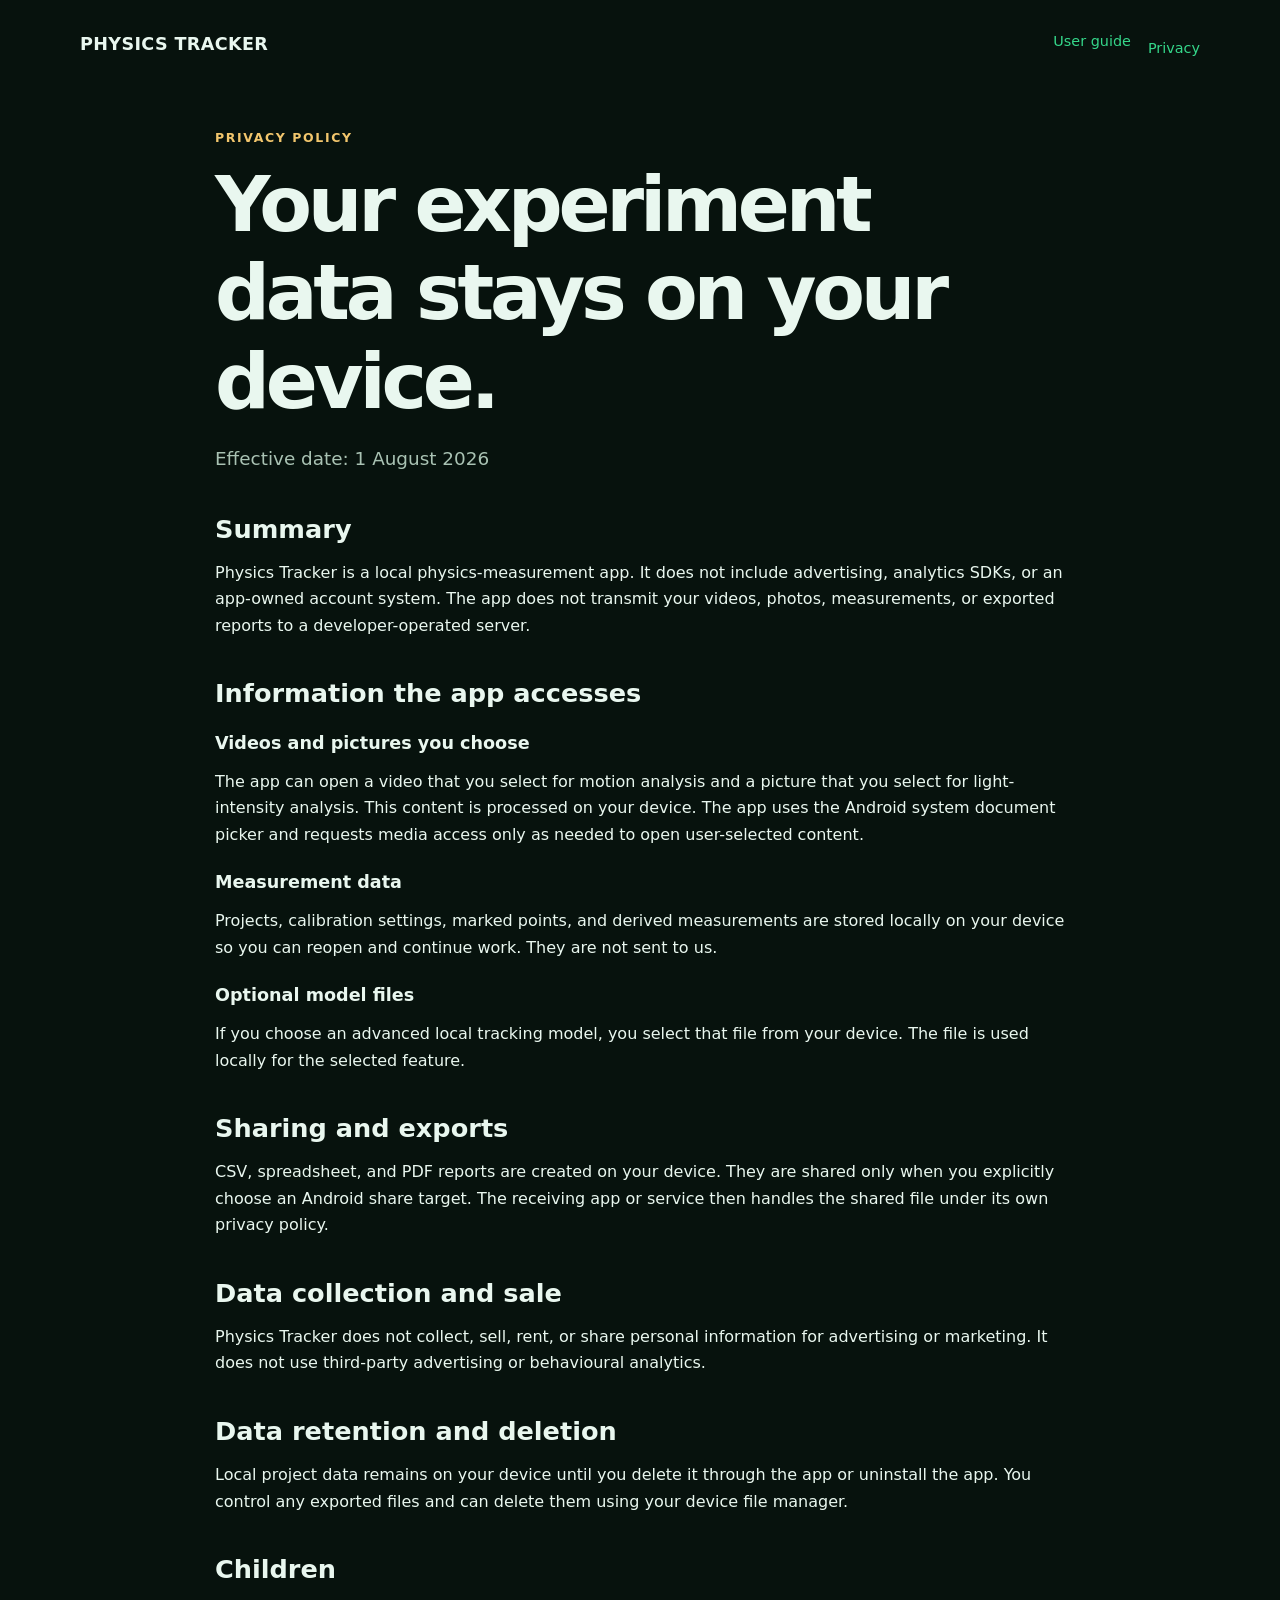
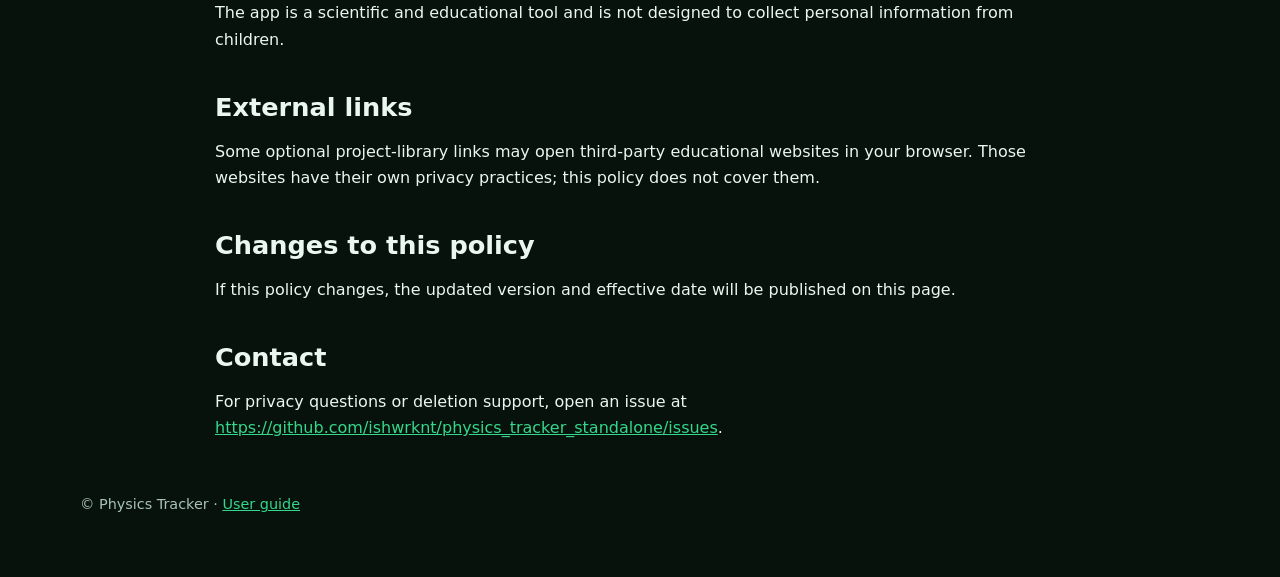
==== docs/privacy-policy.html @ 06c78567 "Add labelled export charts and publishing site" ====
<!doctype html>
<html lang="en"><head><meta charset="utf-8"><meta name="viewport" content="width=device-width,initial-scale=1"><meta name="description" content="Physics Tracker privacy policy."><title>Physics Tracker — Privacy Policy</title><link rel="stylesheet" href="styles.css"></head>
<body><header><nav><a class="brand" href="index.html">PHYSICS TRACKER</a><ul><li><a href="index.html">User guide</a></li><li><a href="privacy-policy.html">Privacy</a></li></ul></nav></header><main class="legal"><p class="eyebrow">Privacy policy</p><h1>Your experiment data stays on your device.</h1><p class="lede">Effective date: 1 August 2026</p>
<h2>Summary</h2><p>Physics Tracker is a local physics-measurement app. It does not include advertising, analytics SDKs, or an app-owned account system. The app does not transmit your videos, photos, measurements, or exported reports to a developer-operated server.</p>
<h2>Information the app accesses</h2><h3>Videos and pictures you choose</h3><p>The app can open a video that you select for motion analysis and a picture that you select for light-intensity analysis. This content is processed on your device. The app uses the Android system document picker and requests media access only as needed to open user-selected content.</p>
<h3>Measurement data</h3><p>Projects, calibration settings, marked points, and derived measurements are stored locally on your device so you can reopen and continue work. They are not sent to us.</p>
<h3>Optional model files</h3><p>If you choose an advanced local tracking model, you select that file from your device. The file is used locally for the selected feature.</p>
<h2>Sharing and exports</h2><p>CSV, spreadsheet, and PDF reports are created on your device. They are shared only when you explicitly choose an Android share target. The receiving app or service then handles the shared file under its own privacy policy.</p>
<h2>Data collection and sale</h2><p>Physics Tracker does not collect, sell, rent, or share personal information for advertising or marketing. It does not use third-party advertising or behavioural analytics.</p>
<h2>Data retention and deletion</h2><p>Local project data remains on your device until you delete it through the app or uninstall the app. You control any exported files and can delete them using your device file manager.</p>
<h2>Children</h2><p>The app is a scientific and educational tool and is not designed to collect personal information from children.</p>
<h2>External links</h2><p>Some optional project-library links may open third-party educational websites in your browser. Those websites have their own privacy practices; this policy does not cover them.</p>
<h2>Changes to this policy</h2><p>If this policy changes, the updated version and effective date will be published on this page.</p>
<h2>Contact</h2><p>For privacy questions or deletion support, open an issue at <a href="https://github.com/ishwrknt/physics_tracker_standalone/issues">https://github.com/ishwrknt/physics_tracker_standalone/issues</a>.</p>
</main><footer>© Physics Tracker · <a href="index.html">User guide</a></footer></body></html>
---- docs/styles.css ----
:root { --ink:#e9f7ef; --muted:#a9c2b3; --bg:#07120d; --surface:#10231a; --line:#24553d; --teal:#35d78a; --gold:#f2c66d; --cyan:#58d5f7; }
* { box-sizing:border-box; }
html { scroll-behavior:smooth; }
body { margin:0; color:var(--ink); background:var(--bg); font:16px/1.65 Inter, ui-sans-serif, system-ui, sans-serif; }
a { color:var(--teal); } a:hover { color:#8ef0bb; }
header, main, footer { width:min(1120px, calc(100% - 40px)); margin:auto; }
header { padding:28px 0 54px; }
nav { display:flex; justify-content:space-between; gap:18px; align-items:center; flex-wrap:wrap; }
.brand { color:var(--ink); font-size:1.1rem; font-weight:800; text-decoration:none; letter-spacing:.02em; }
nav ul { margin:0; padding:0; display:flex; gap:17px; list-style:none; }
nav a { text-decoration:none; font-size:.9rem; }
.hero { display:grid; grid-template-columns:1.05fr .95fr; gap:42px; align-items:center; padding:48px 0 34px; }
.eyebrow { color:var(--gold); text-transform:uppercase; font-size:.78rem; font-weight:800; letter-spacing:.13em; }
h1,h2,h3 { line-height:1.15; margin:0 0 14px; } h1 { font-size:clamp(2.5rem,6vw,5rem); letter-spacing:-.055em; } h2 { font-size:clamp(1.65rem,3.3vw,2.6rem); } h3 { font-size:1.1rem; }
.lede { color:var(--muted); font-size:1.15rem; max-width:61ch; }
.button { display:inline-block; padding:11px 17px; border:1px solid var(--teal); border-radius:9px; color:#07120d; background:var(--teal); font-weight:800; text-decoration:none; }
.button.ghost { color:var(--teal); background:transparent; margin-left:9px; }
.hero-visual,.card { background:linear-gradient(145deg,#133223,#0a1912); border:1px solid var(--line); border-radius:18px; box-shadow:0 18px 50px #0006; }
.hero-visual { padding:22px; min-height:310px; display:grid; place-items:center; }
.workflow { width:100%; display:flex; align-items:center; justify-content:center; gap:9px; color:var(--gold); }
.step-icon { width:24%; min-width:62px; aspect-ratio:1; padding:10px; display:grid; place-items:center; text-align:center; color:var(--ink); background:#08130e; border:1px solid #2a7150; border-radius:14px; font-size:.72rem; font-weight:700; }
.arrow { color:var(--teal); font-size:1.5rem; }
section { padding:58px 0; border-top:1px solid #183726; }
.grid { display:grid; grid-template-columns:repeat(3,1fr); gap:16px; } .two { grid-template-columns:repeat(2,1fr); }
.card { padding:22px; } .card p,.muted { color:var(--muted); }
.number { color:var(--gold); font-weight:800; font-size:.85rem; letter-spacing:.08em; }
.screenshot { width:100%; border:1px solid var(--line); border-radius:16px; background:#021009; display:block; }
.caption { color:var(--muted); font-size:.9rem; margin-top:9px; }
.note { padding:17px 20px; background:#122b20; border-left:4px solid var(--gold); border-radius:5px; }
ol,ul { padding-left:22px; } li+li { margin-top:7px; }
table { width:100%; border-collapse:collapse; background:#0c1d14; } th,td { padding:12px; text-align:left; border-bottom:1px solid var(--line); vertical-align:top; } th { color:var(--gold); }
footer { color:var(--muted); padding:36px 0 60px; font-size:.9rem; }
.legal { max-width:850px; } .legal h2 { margin-top:40px; font-size:1.6rem; } .legal h3 { margin-top:24px; }
@media (max-width:760px) { .hero,.grid,.two { grid-template-columns:1fr; } header,main,footer { width:min(100% - 28px,1120px); } .hero { padding-top:24px; } nav ul { gap:10px; } .hero-visual { min-height:220px; } }
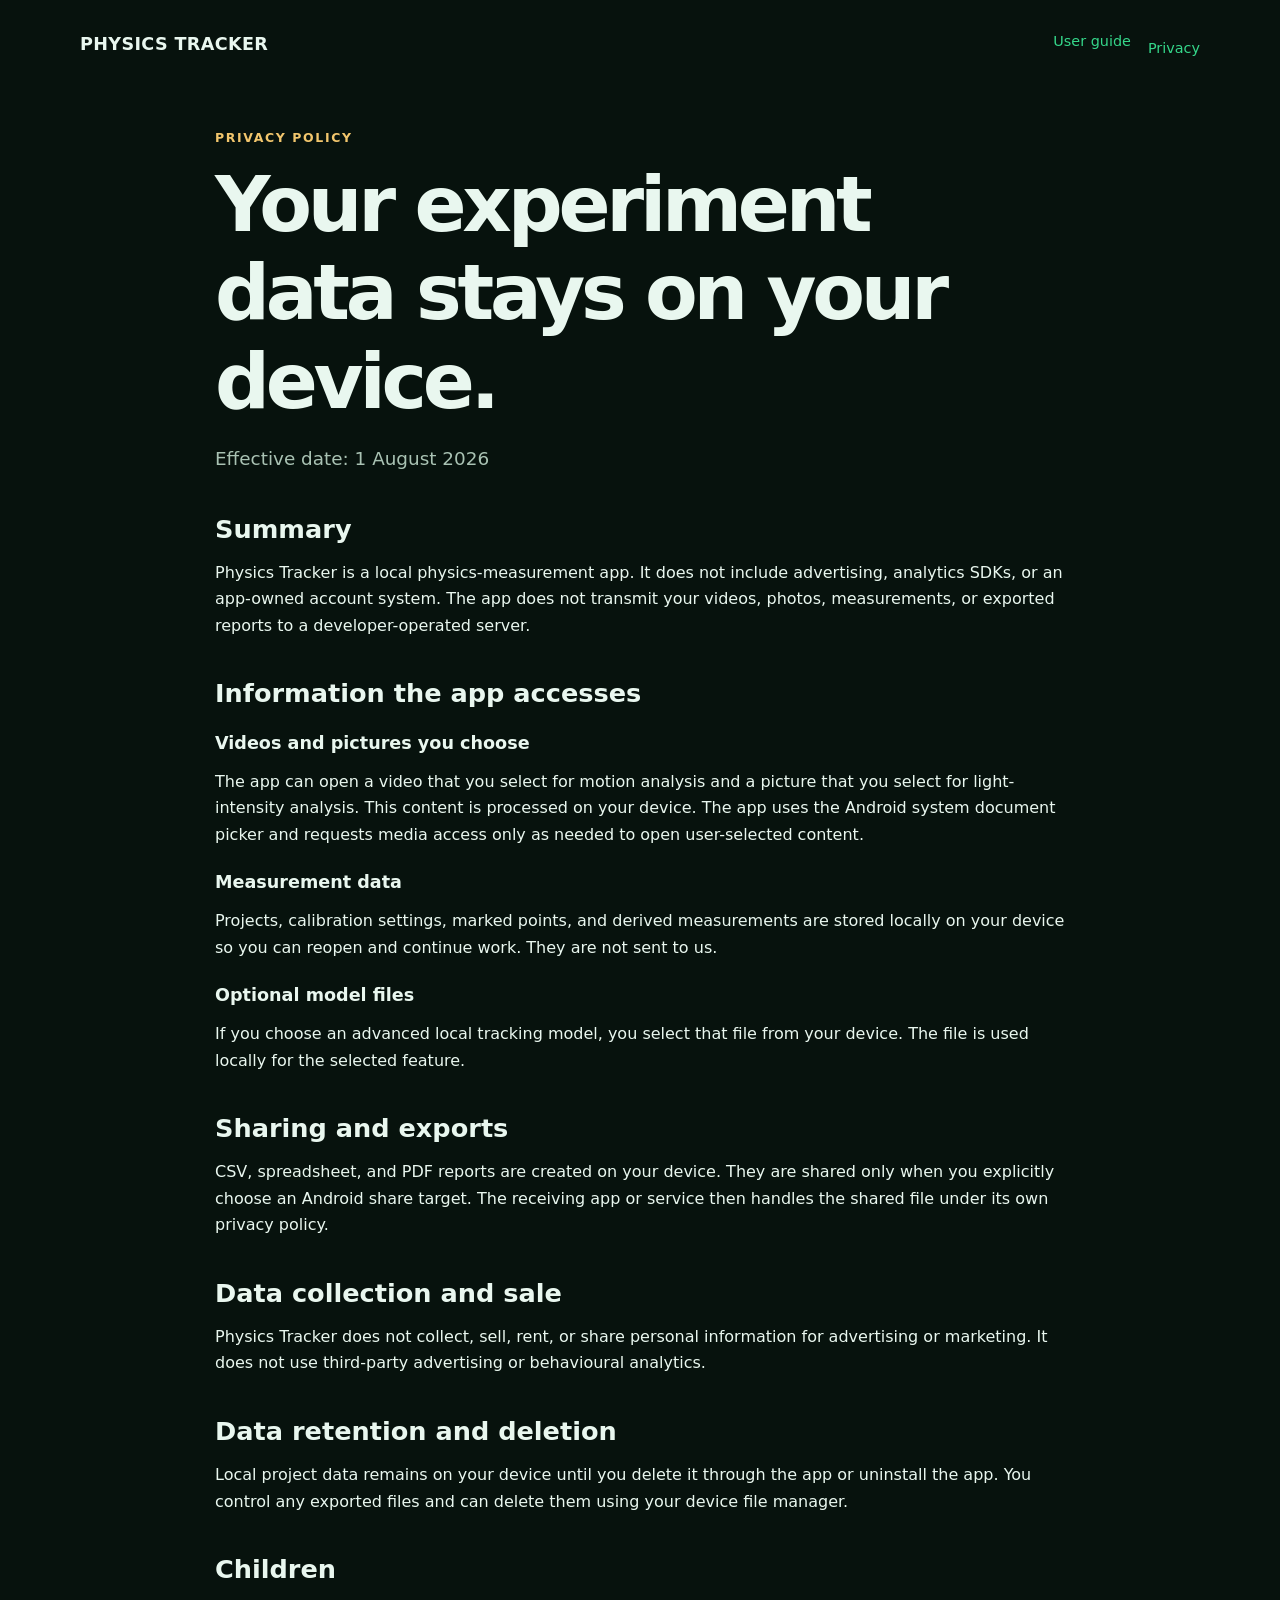
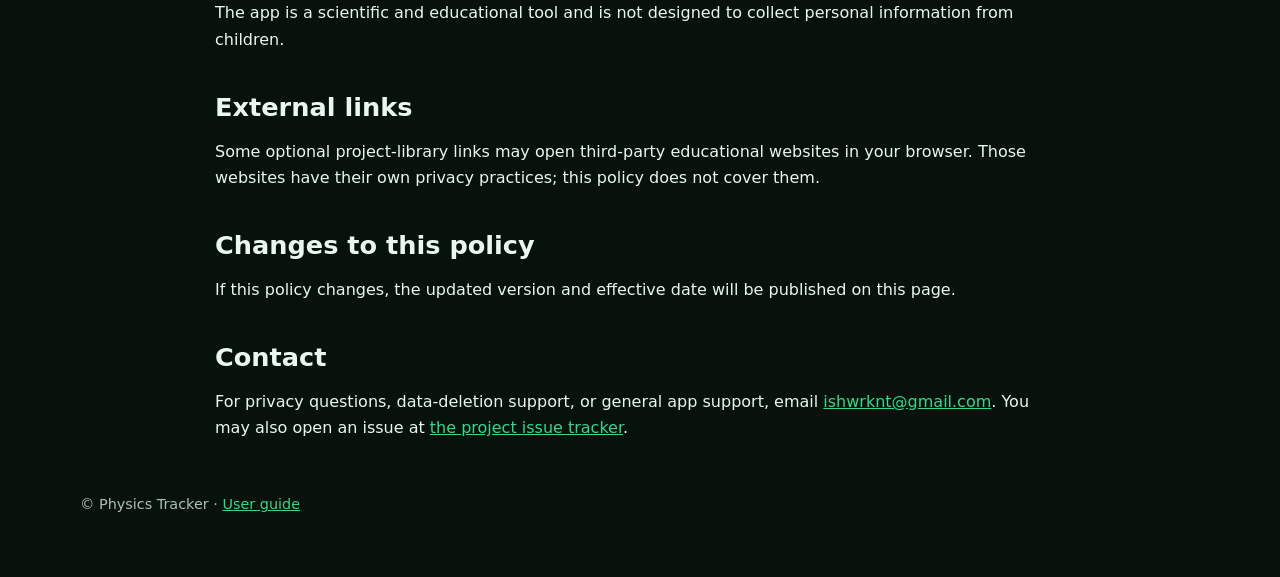
==== commit 000eb156: "Add Play Store release pack and support contact" ====
--- a/docs/privacy-policy.html
+++ b/docs/privacy-policy.html
@@ -11,5 +11,5 @@
 <h2>Children</h2><p>The app is a scientific and educational tool and is not designed to collect personal information from children.</p>
 <h2>External links</h2><p>Some optional project-library links may open third-party educational websites in your browser. Those websites have their own privacy practices; this policy does not cover them.</p>
 <h2>Changes to this policy</h2><p>If this policy changes, the updated version and effective date will be published on this page.</p>
-<h2>Contact</h2><p>For privacy questions or deletion support, open an issue at <a href="https://github.com/ishwrknt/physics_tracker_standalone/issues">https://github.com/ishwrknt/physics_tracker_standalone/issues</a>.</p>
+<h2>Contact</h2><p>For privacy questions, data-deletion support, or general app support, email <a href="mailto:ishwrknt@gmail.com">ishwrknt@gmail.com</a>. You may also open an issue at <a href="https://github.com/ishwrknt/physics_tracker_standalone/issues">the project issue tracker</a>.</p>
 </main><footer>© Physics Tracker · <a href="index.html">User guide</a></footer></body></html>
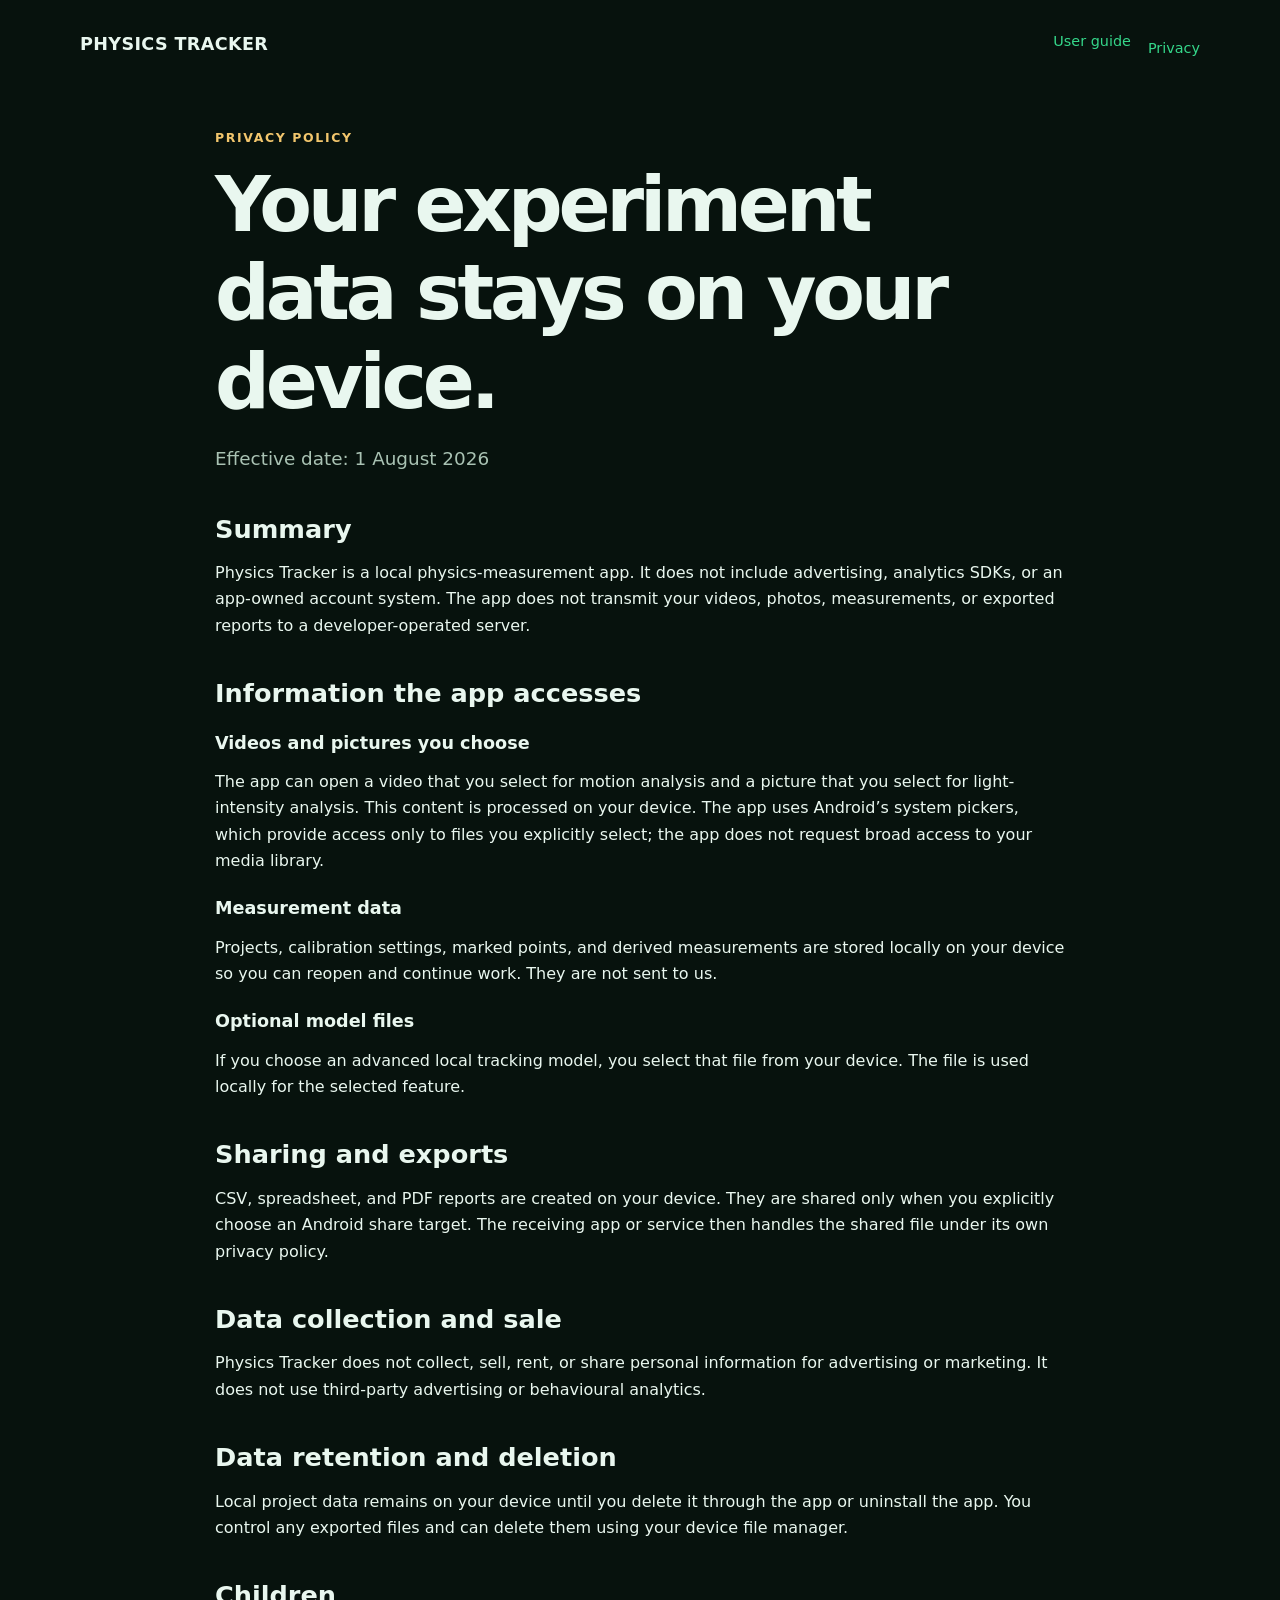
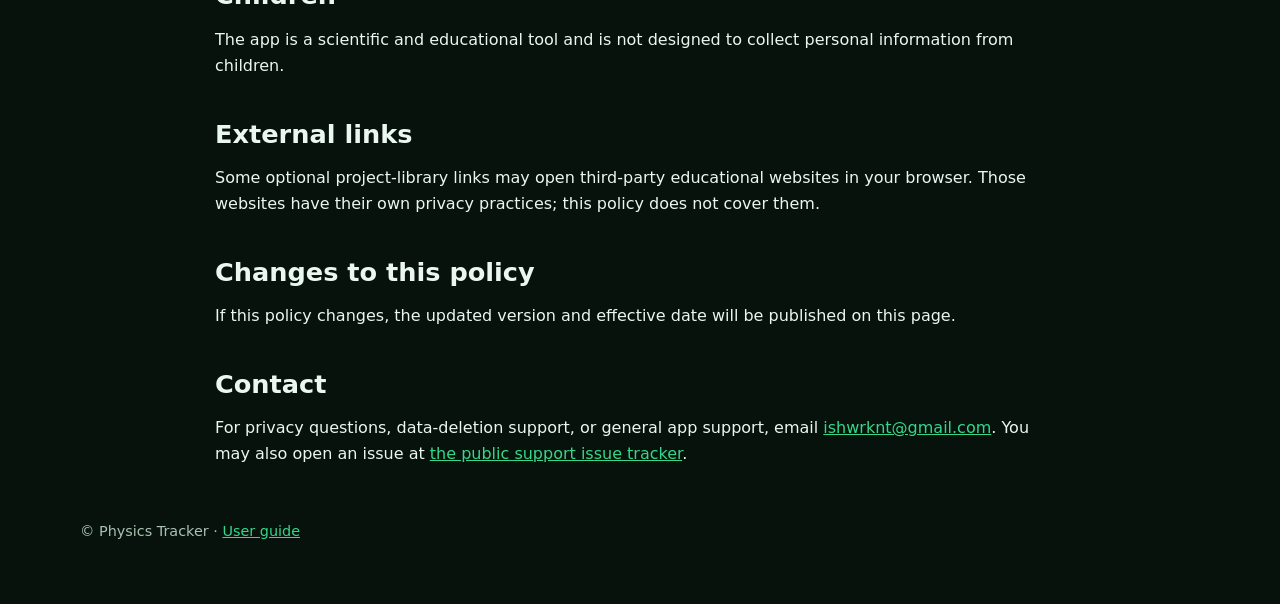
==== commit 47bc3eea: "Fix and publish-ready light intensity analysis" ====
--- a/docs/privacy-policy.html
+++ b/docs/privacy-policy.html
@@ -2,7 +2,7 @@
 <html lang="en"><head><meta charset="utf-8"><meta name="viewport" content="width=device-width,initial-scale=1"><meta name="description" content="Physics Tracker privacy policy."><title>Physics Tracker — Privacy Policy</title><link rel="stylesheet" href="styles.css"></head>
 <body><header><nav><a class="brand" href="index.html">PHYSICS TRACKER</a><ul><li><a href="index.html">User guide</a></li><li><a href="privacy-policy.html">Privacy</a></li></ul></nav></header><main class="legal"><p class="eyebrow">Privacy policy</p><h1>Your experiment data stays on your device.</h1><p class="lede">Effective date: 1 August 2026</p>
 <h2>Summary</h2><p>Physics Tracker is a local physics-measurement app. It does not include advertising, analytics SDKs, or an app-owned account system. The app does not transmit your videos, photos, measurements, or exported reports to a developer-operated server.</p>
-<h2>Information the app accesses</h2><h3>Videos and pictures you choose</h3><p>The app can open a video that you select for motion analysis and a picture that you select for light-intensity analysis. This content is processed on your device. The app uses the Android system document picker and requests media access only as needed to open user-selected content.</p>
+<h2>Information the app accesses</h2><h3>Videos and pictures you choose</h3><p>The app can open a video that you select for motion analysis and a picture that you select for light-intensity analysis. This content is processed on your device. The app uses Android’s system pickers, which provide access only to files you explicitly select; the app does not request broad access to your media library.</p>
 <h3>Measurement data</h3><p>Projects, calibration settings, marked points, and derived measurements are stored locally on your device so you can reopen and continue work. They are not sent to us.</p>
 <h3>Optional model files</h3><p>If you choose an advanced local tracking model, you select that file from your device. The file is used locally for the selected feature.</p>
 <h2>Sharing and exports</h2><p>CSV, spreadsheet, and PDF reports are created on your device. They are shared only when you explicitly choose an Android share target. The receiving app or service then handles the shared file under its own privacy policy.</p>
@@ -11,5 +11,5 @@
 <h2>Children</h2><p>The app is a scientific and educational tool and is not designed to collect personal information from children.</p>
 <h2>External links</h2><p>Some optional project-library links may open third-party educational websites in your browser. Those websites have their own privacy practices; this policy does not cover them.</p>
 <h2>Changes to this policy</h2><p>If this policy changes, the updated version and effective date will be published on this page.</p>
-<h2>Contact</h2><p>For privacy questions, data-deletion support, or general app support, email <a href="mailto:ishwrknt@gmail.com">ishwrknt@gmail.com</a>. You may also open an issue at <a href="https://github.com/ishwrknt/physics_tracker_standalone/issues">the project issue tracker</a>.</p>
+<h2>Contact</h2><p>For privacy questions, data-deletion support, or general app support, email <a href="mailto:ishwrknt@gmail.com">ishwrknt@gmail.com</a>. You may also open an issue at <a href="https://github.com/ishwrknt/physics-tracker-site/issues">the public support issue tracker</a>.</p>
 </main><footer>© Physics Tracker · <a href="index.html">User guide</a></footer></body></html>
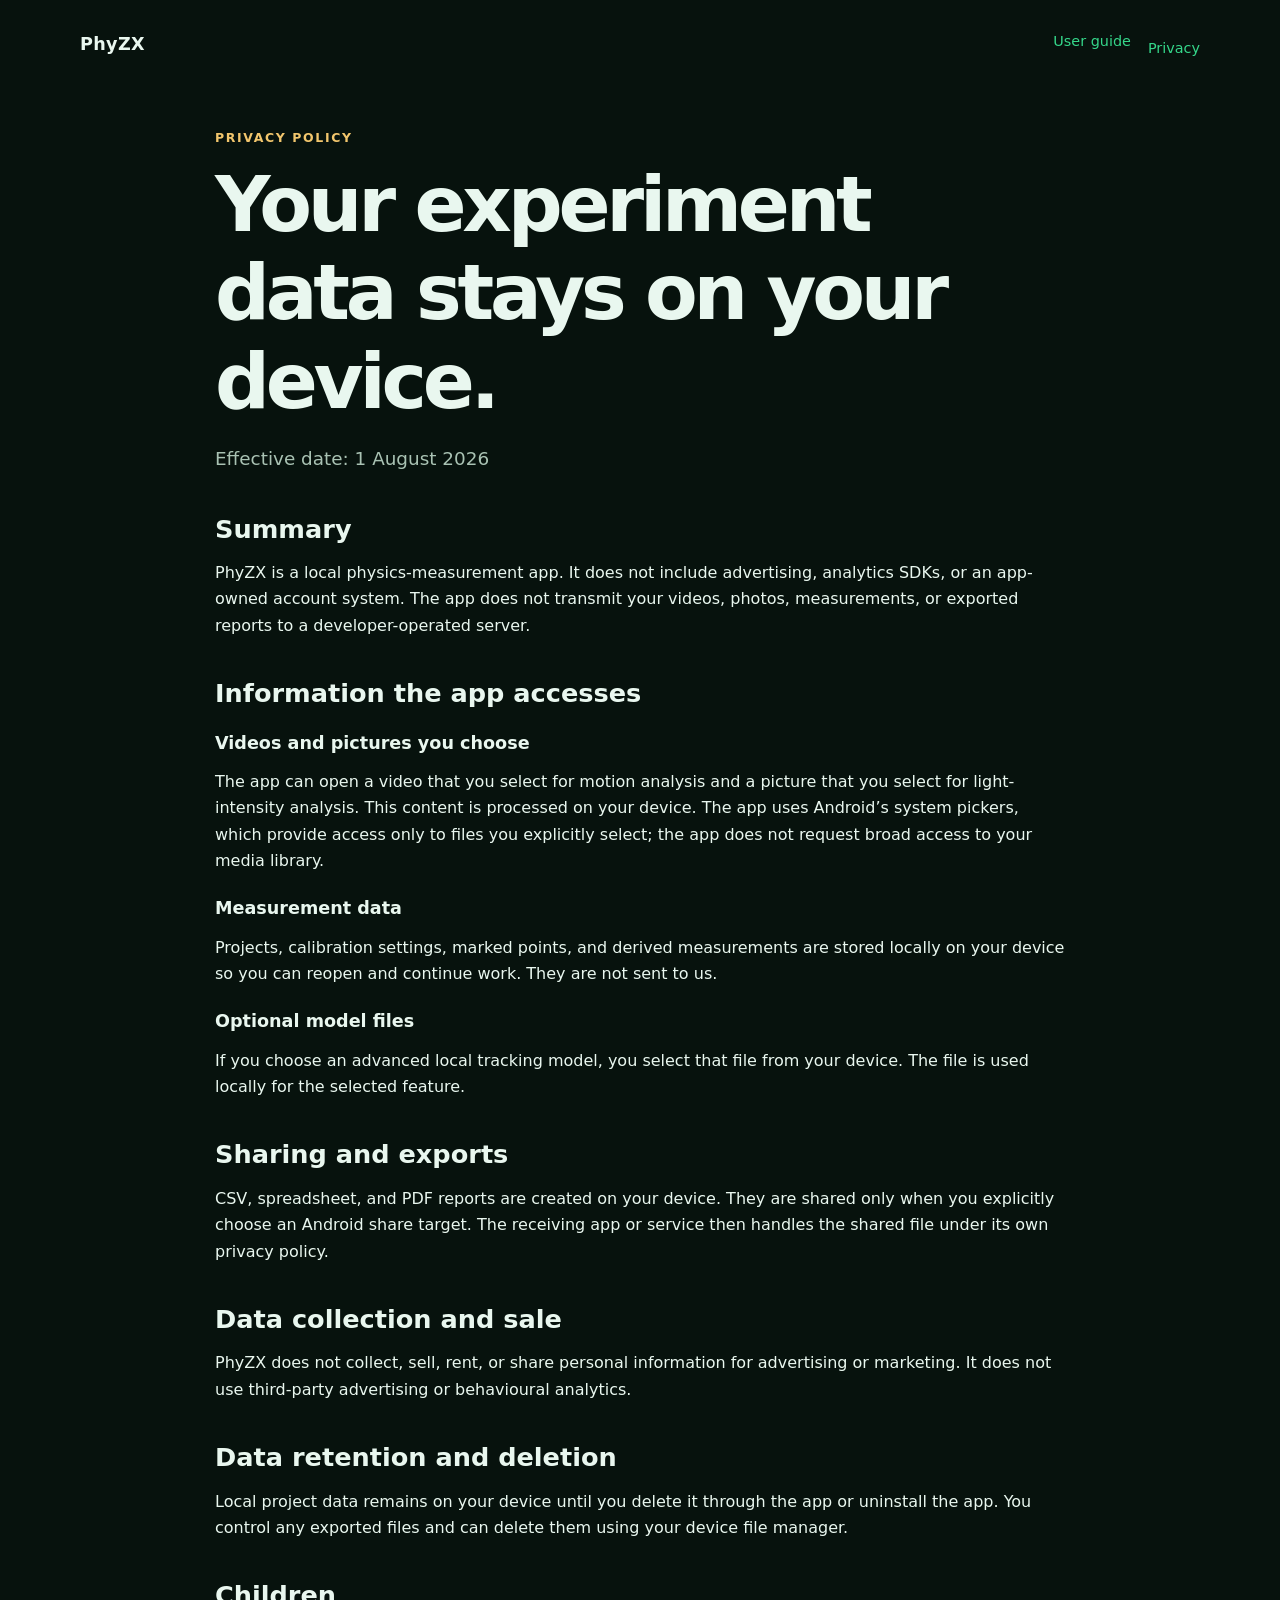
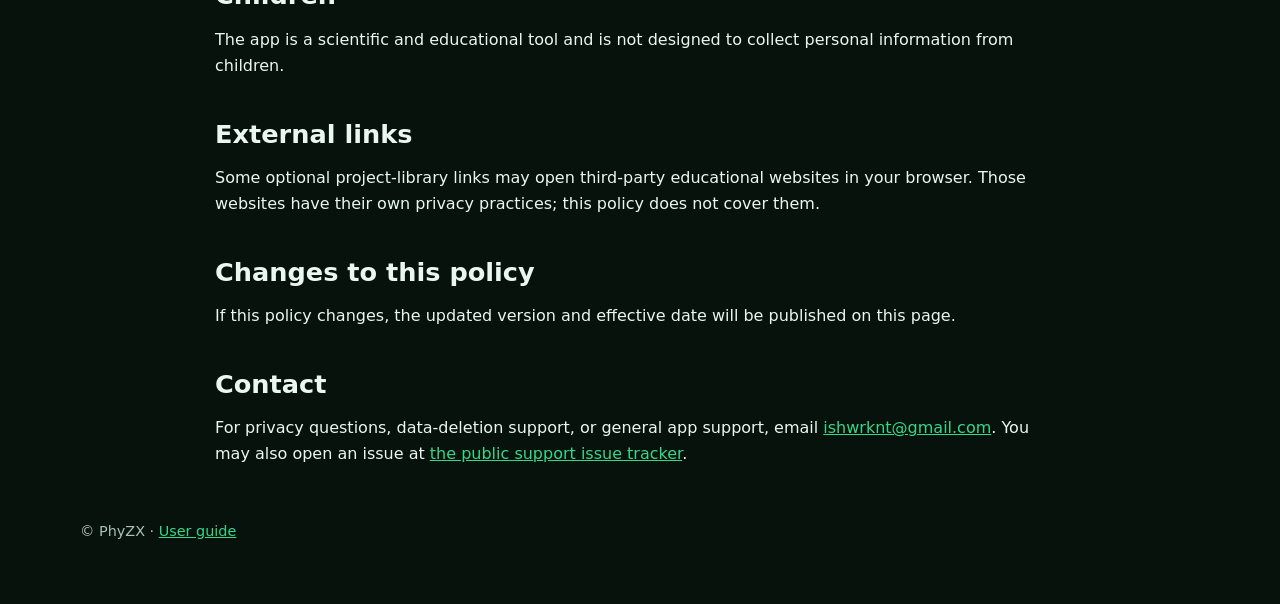
==== commit ddd690af: "Rename app and release branding to PhyZX" ====
--- a/docs/privacy-policy.html
+++ b/docs/privacy-policy.html
@@ -1,15 +1,15 @@
 <!doctype html>
-<html lang="en"><head><meta charset="utf-8"><meta name="viewport" content="width=device-width,initial-scale=1"><meta name="description" content="Physics Tracker privacy policy."><title>Physics Tracker — Privacy Policy</title><link rel="stylesheet" href="styles.css"></head>
-<body><header><nav><a class="brand" href="index.html">PHYSICS TRACKER</a><ul><li><a href="index.html">User guide</a></li><li><a href="privacy-policy.html">Privacy</a></li></ul></nav></header><main class="legal"><p class="eyebrow">Privacy policy</p><h1>Your experiment data stays on your device.</h1><p class="lede">Effective date: 1 August 2026</p>
-<h2>Summary</h2><p>Physics Tracker is a local physics-measurement app. It does not include advertising, analytics SDKs, or an app-owned account system. The app does not transmit your videos, photos, measurements, or exported reports to a developer-operated server.</p>
+<html lang="en"><head><meta charset="utf-8"><meta name="viewport" content="width=device-width,initial-scale=1"><meta name="description" content="PhyZX privacy policy."><title>PhyZX — Privacy Policy</title><link rel="stylesheet" href="styles.css"></head>
+<body><header><nav><a class="brand" href="index.html">PhyZX</a><ul><li><a href="index.html">User guide</a></li><li><a href="privacy-policy.html">Privacy</a></li></ul></nav></header><main class="legal"><p class="eyebrow">Privacy policy</p><h1>Your experiment data stays on your device.</h1><p class="lede">Effective date: 1 August 2026</p>
+<h2>Summary</h2><p>PhyZX is a local physics-measurement app. It does not include advertising, analytics SDKs, or an app-owned account system. The app does not transmit your videos, photos, measurements, or exported reports to a developer-operated server.</p>
 <h2>Information the app accesses</h2><h3>Videos and pictures you choose</h3><p>The app can open a video that you select for motion analysis and a picture that you select for light-intensity analysis. This content is processed on your device. The app uses Android’s system pickers, which provide access only to files you explicitly select; the app does not request broad access to your media library.</p>
 <h3>Measurement data</h3><p>Projects, calibration settings, marked points, and derived measurements are stored locally on your device so you can reopen and continue work. They are not sent to us.</p>
 <h3>Optional model files</h3><p>If you choose an advanced local tracking model, you select that file from your device. The file is used locally for the selected feature.</p>
 <h2>Sharing and exports</h2><p>CSV, spreadsheet, and PDF reports are created on your device. They are shared only when you explicitly choose an Android share target. The receiving app or service then handles the shared file under its own privacy policy.</p>
-<h2>Data collection and sale</h2><p>Physics Tracker does not collect, sell, rent, or share personal information for advertising or marketing. It does not use third-party advertising or behavioural analytics.</p>
+<h2>Data collection and sale</h2><p>PhyZX does not collect, sell, rent, or share personal information for advertising or marketing. It does not use third-party advertising or behavioural analytics.</p>
 <h2>Data retention and deletion</h2><p>Local project data remains on your device until you delete it through the app or uninstall the app. You control any exported files and can delete them using your device file manager.</p>
 <h2>Children</h2><p>The app is a scientific and educational tool and is not designed to collect personal information from children.</p>
 <h2>External links</h2><p>Some optional project-library links may open third-party educational websites in your browser. Those websites have their own privacy practices; this policy does not cover them.</p>
 <h2>Changes to this policy</h2><p>If this policy changes, the updated version and effective date will be published on this page.</p>
 <h2>Contact</h2><p>For privacy questions, data-deletion support, or general app support, email <a href="mailto:ishwrknt@gmail.com">ishwrknt@gmail.com</a>. You may also open an issue at <a href="https://github.com/ishwrknt/physics-tracker-site/issues">the public support issue tracker</a>.</p>
-</main><footer>© Physics Tracker · <a href="index.html">User guide</a></footer></body></html>
+</main><footer>© PhyZX · <a href="index.html">User guide</a></footer></body></html>
